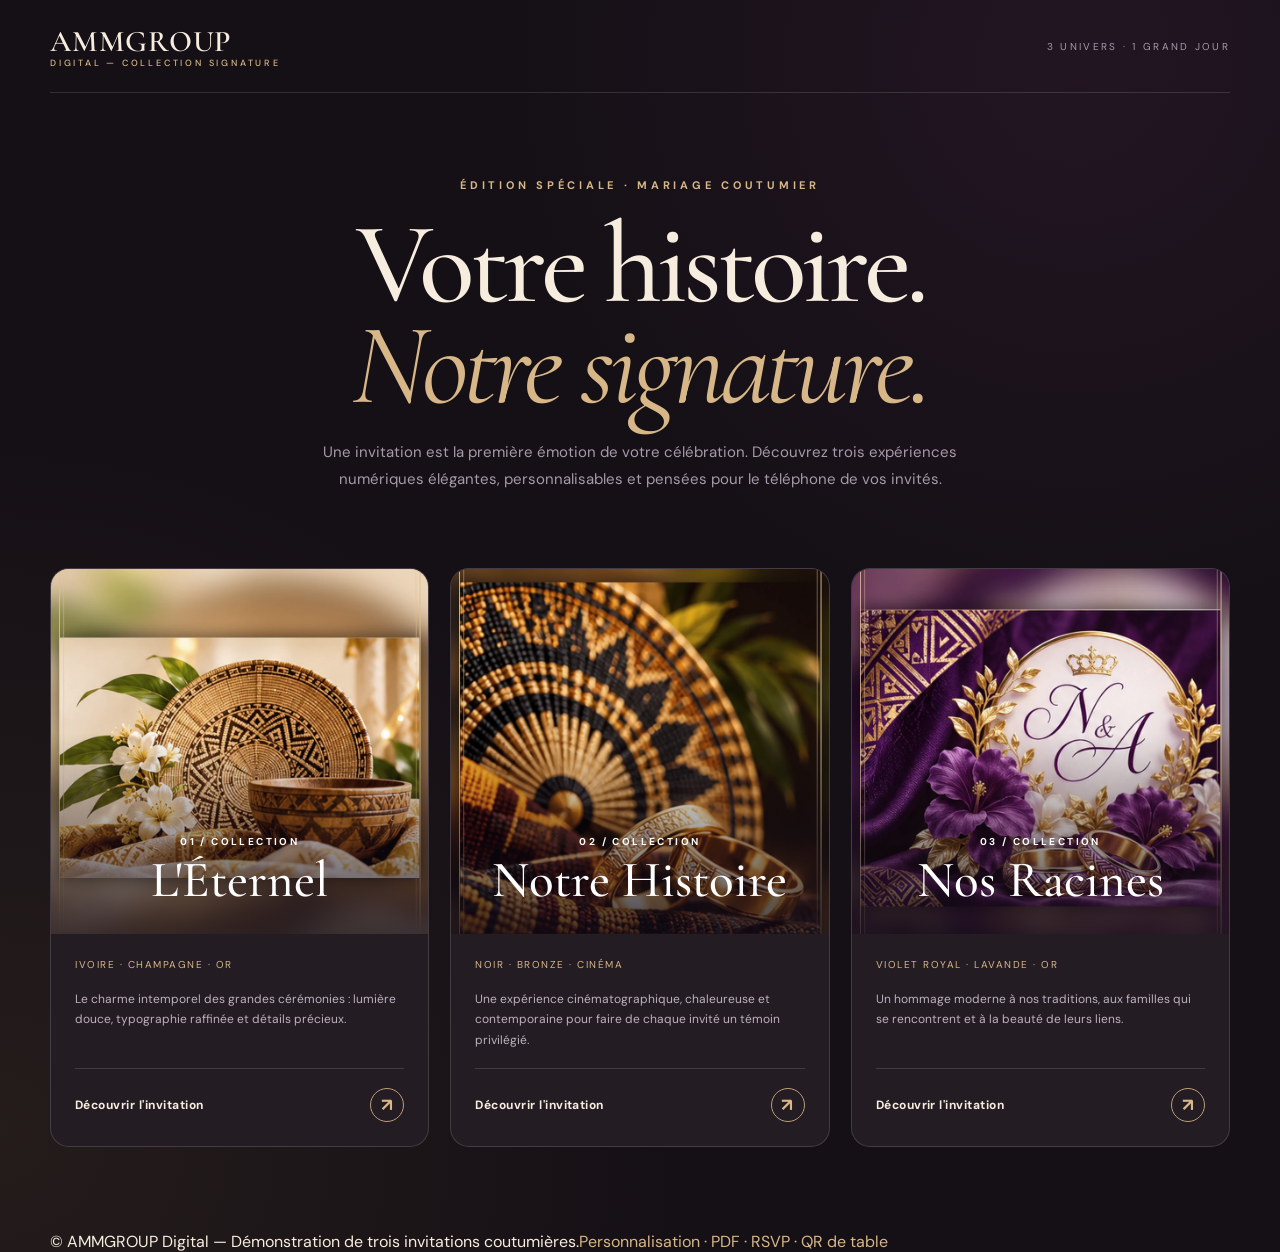
==== index.html @ 153737e4 "feat: initialisation AMMGROUP Invitations Premium V2" ====
<!doctype html><html lang="fr"><head><meta charset="utf-8"><meta name="viewport" content="width=device-width,initial-scale=1"><meta name="theme-color" content="#160e1a"><title>AMMGROUP Digital — Invitations coutumières Signature</title><meta name="description" content="Trois univers haut de gamme pour votre mariage coutumier : L’Éternel, Notre Histoire et Nos Racines."><link rel="icon" href="assets/favicon.svg" type="image/svg+xml"><link rel="preconnect" href="https://fonts.googleapis.com"><link href="https://fonts.googleapis.com/css2?family=DM+Sans:wght@400;500;600;700&family=Cormorant+Garamond:wght@400;500;600;700&display=swap" rel="stylesheet"><style>
:root{--bg:#151016;--fg:#f7eddf;--gold:#d7b788;--muted:#a79aab;--serif:'Cormorant Garamond',Georgia,serif;--sans:'DM Sans',Arial,sans-serif}*{box-sizing:border-box}body{margin:0;background:var(--bg);color:var(--fg);font-family:var(--sans);-webkit-font-smoothing:antialiased;background-image:radial-gradient(circle at 84% 5%,#4c26483c,transparent 35%),radial-gradient(circle at 0% 90%,#7d623626,transparent 40%)}a{color:inherit;text-decoration:none}a:focus-visible{outline:2px solid #f9d89b;outline-offset:5px}.wrap{width:min(1180px,calc(100% - 54px));margin:auto}header{height:93px;border-bottom:1px solid #ffffff21;display:flex;align-items:center;justify-content:space-between;gap:20px}.brand{font:600 30px var(--serif);letter-spacing:.025em}.brand small{font:500 9px var(--sans);text-transform:uppercase;letter-spacing:.31em;display:block;color:var(--gold);margin-top:-3px}.topnote{font-size:10px;letter-spacing:.23em;color:var(--muted);text-transform:uppercase}.hero{text-align:center;max-width:920px;margin:auto;padding:85px 0 52px}.kicker{color:var(--gold);font-size:11px;text-transform:uppercase;letter-spacing:.34em;font-weight:700}.hero h1{font:500 clamp(4.2rem,9vw,8.3rem)/.88 var(--serif);letter-spacing:-.045em;margin:22px 0 22px}.hero h1 em{font-weight:400;color:var(--gold)}.hero p{font-size:15px;color:var(--muted);line-height:1.8;max-width:640px;margin:auto}.versions{display:grid;grid-template-columns:repeat(3,1fr);gap:21px;margin:23px auto 84px}.version{border:1px solid #ffffff25;border-radius:19px;overflow:hidden;background:#231c23;display:flex;flex-direction:column;transition:transform .25s,box-shadow .25s}.version:hover{transform:translateY(-7px);box-shadow:0 26px 60px #0008}.cover{position:relative;height:365px;display:flex;align-items:flex-end;justify-content:center;overflow:hidden}.cover:after{content:'';position:absolute;inset:0;background:linear-gradient(0deg,#110b16c7 0%,transparent 55%)}.cover img{width:100%;height:100%;object-fit:cover;object-position:center 42%;filter:saturate(.85);transition:transform .6s}.version:hover .cover img{transform:scale(1.035)}.cover .overlay{position:absolute;z-index:1;text-align:center;bottom:22px;left:20px;right:20px}.overlay .num{font:700 10px var(--sans);letter-spacing:.24em;color:#fff}.overlay h2{font:500 51px/.9 var(--serif);margin:8px 0;color:#fff}.version:nth-child(1) .cover{background:#bda279}.version:nth-child(2) .cover{background:#452f28}.version:nth-child(3) .cover{background:#52225f}.meta{padding:24px;display:flex;flex-direction:column;gap:18px;flex:1}.meta p{color:#bdb1bd;margin:0;font-size:12px;line-height:1.7;flex:1}.badge{font-size:10px;letter-spacing:.15em;text-transform:uppercase;color:var(--gold)}.link{display:flex;justify-content:space-between;align-items:center;border-top:1px solid #ffffff23;padding-top:19px;font-weight:700;font-size:12px;letter-spacing:.04em}.link b{display:grid;place-items:center;border:1px solid #bd9d76;border-radius:50%;width:34px;height:34px;color:var(--gold);font-size:18px}.footer{display:flex;align-items:center;justify-content:space-between;gap:12px;padding:20px 0 32px;border-top:1px solid #ffffff20;color:#99909c;font-size:11px}.footer a{text-decoration:underline}.soft{color:var(--gold)}@media(max-width:800px){.versions{grid-template-columns:1fr;max-width:460px}.cover{height:310px}.wrap{width:calc(100% - 34px)}.hero{padding:55px 0 30px}.hero h1{font-size:clamp(3.7rem,12vw,6rem)}header{height:74px}.topnote{font-size:8px}.footer{flex-direction:column;text-align:center}}
</style></head><body><div class="wrap"><header><a class="brand" href="./">AMMGROUP <small>Digital — Collection Signature</small></a><div class="topnote">3 univers · 1 grand jour</div></header><main><section class="hero"><div class="kicker">Édition spéciale · Mariage coutumier</div><h1>Votre histoire.<br><em>Notre signature.</em></h1><p>Une invitation est la première émotion de votre célébration. Découvrez trois expériences numériques élégantes, personnalisables et pensées pour le téléphone de vos invités.</p></section><section class="versions" aria-label="Choisir un modèle"><a class="version" href="royal/?invite=demo-jk"><div class="cover"><img src="assets/union-royal.webp" alt="Décor d'alliances et de fleurs en ivoire et champagne"><div class="overlay"><span class="num">01 / COLLECTION</span><h2>L'Éternel</h2></div></div><div class="meta"><div class="badge">Ivoire · Champagne · Or</div><p>Le charme intemporel des grandes cérémonies : lumière douce, typographie raffinée et détails précieux.</p><div class="link"><span>Découvrir l'invitation</span><b>↗</b></div></div></a><a class="version" href="cinema/?invite=demo-jk"><div class="cover"><img src="assets/union-cinema.webp" alt="Décor d'alliances en or sur fond sombre cinématographique"><div class="overlay"><span class="num">02 / COLLECTION</span><h2>Notre Histoire</h2></div></div><div class="meta"><div class="badge">Noir · Bronze · Cinéma</div><p>Une expérience cinématographique, chaleureuse et contemporaine pour faire de chaque invité un témoin privilégié.</p><div class="link"><span>Découvrir l'invitation</span><b>↗</b></div></div></a><a class="version" href="violet/?invite=demo-jk"><div class="cover"><img src="assets/union-violet.webp" alt="Décor de mariage coutumier violet royal avec fleurs et alliances"><div class="overlay"><span class="num">03 / COLLECTION</span><h2>Nos Racines</h2></div></div><div class="meta"><div class="badge">Violet royal · Lavande · Or</div><p>Un hommage moderne à nos traditions, aux familles qui se rencontrent et à la beauté de leurs liens.</p><div class="link"><span>Découvrir l'invitation</span><b>↗</b></div></div></a></section></main><footer><span>© AMMGROUP Digital — Démonstration de trois invitations coutumières.</span><span class="soft">Personnalisation · PDF · RSVP · QR de table</span></footer></div></body></html>
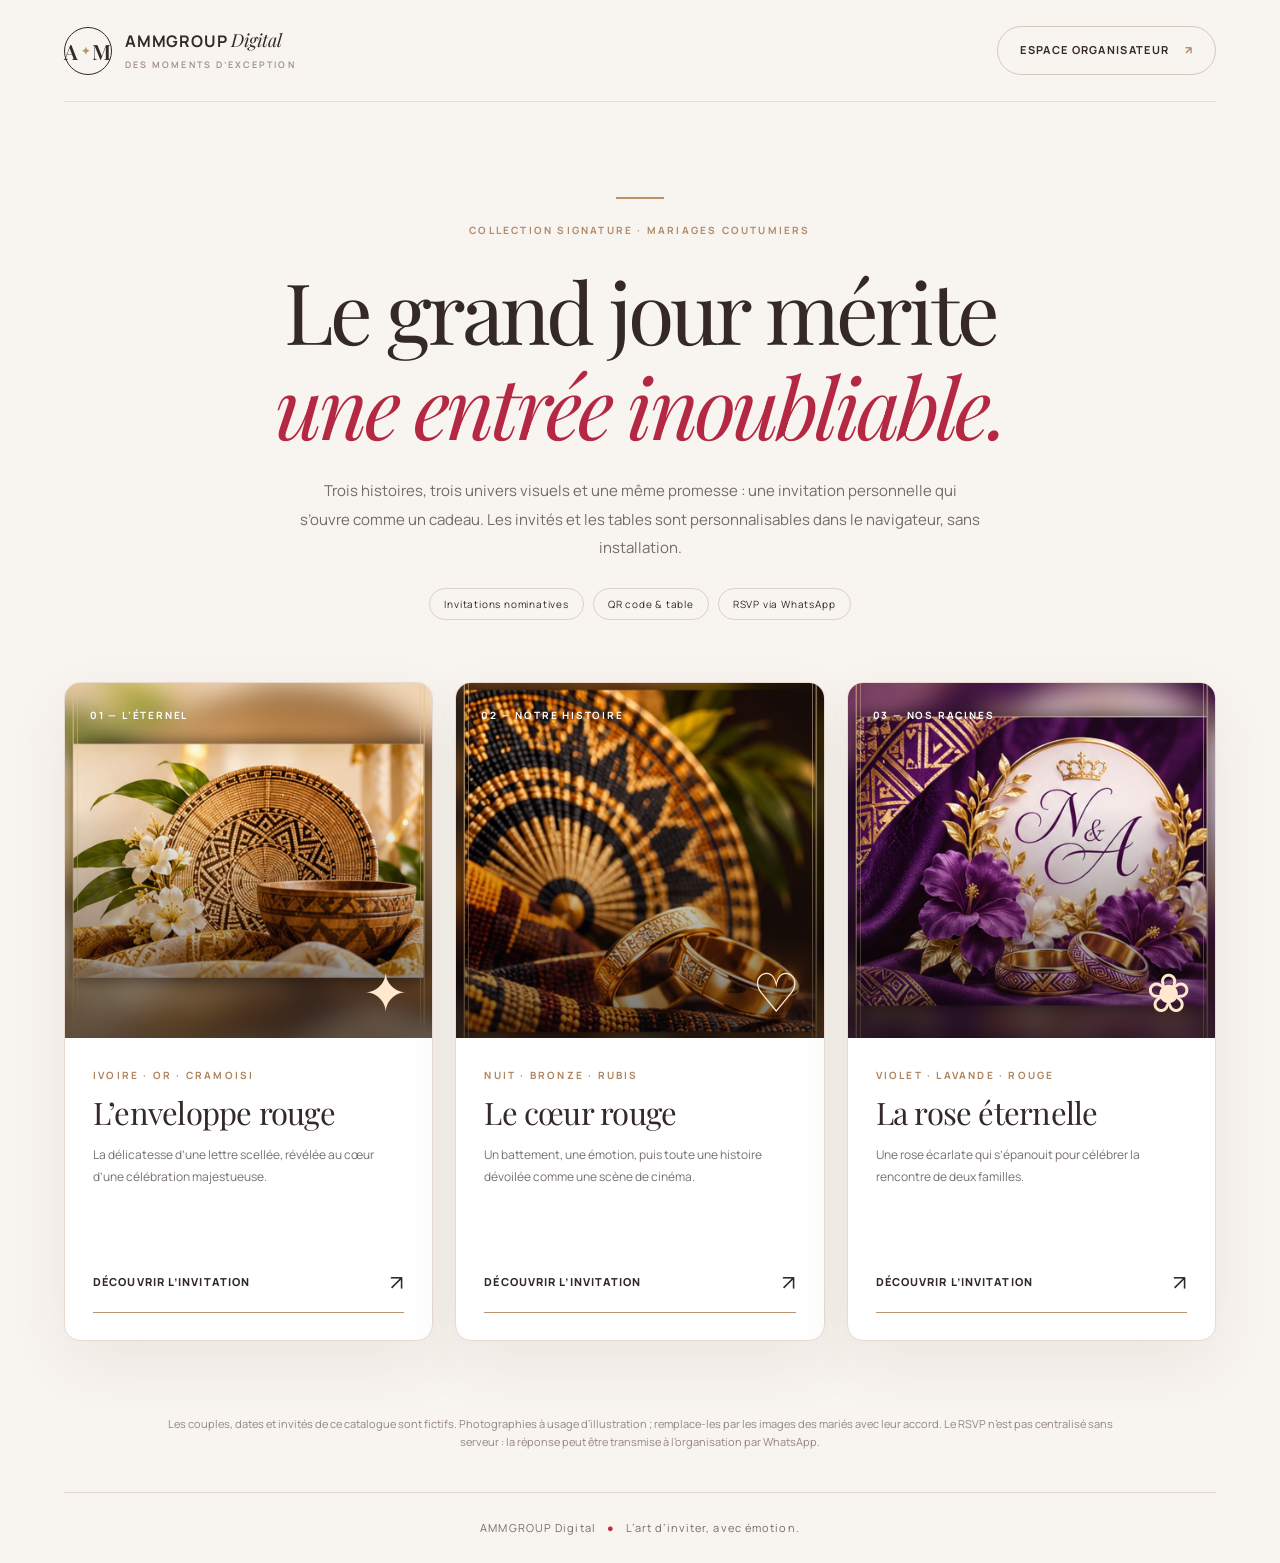
==== commit 5c3f6c10: "feat: migration vers V7 HTML CSS JavaScript" ====
--- a/index.html
+++ b/index.html
@@ -1,3 +1,7 @@
-<!doctype html><html lang="fr"><head><meta charset="utf-8"><meta name="viewport" content="width=device-width,initial-scale=1"><meta name="theme-color" content="#160e1a"><title>AMMGROUP Digital — Invitations coutumières Signature</title><meta name="description" content="Trois univers haut de gamme pour votre mariage coutumier : L’Éternel, Notre Histoire et Nos Racines."><link rel="icon" href="assets/favicon.svg" type="image/svg+xml"><link rel="preconnect" href="https://fonts.googleapis.com"><link href="https://fonts.googleapis.com/css2?family=DM+Sans:wght@400;500;600;700&family=Cormorant+Garamond:wght@400;500;600;700&display=swap" rel="stylesheet"><style>
-:root{--bg:#151016;--fg:#f7eddf;--gold:#d7b788;--muted:#a79aab;--serif:'Cormorant Garamond',Georgia,serif;--sans:'DM Sans',Arial,sans-serif}*{box-sizing:border-box}body{margin:0;background:var(--bg);color:var(--fg);font-family:var(--sans);-webkit-font-smoothing:antialiased;background-image:radial-gradient(circle at 84% 5%,#4c26483c,transparent 35%),radial-gradient(circle at 0% 90%,#7d623626,transparent 40%)}a{color:inherit;text-decoration:none}a:focus-visible{outline:2px solid #f9d89b;outline-offset:5px}.wrap{width:min(1180px,calc(100% - 54px));margin:auto}header{height:93px;border-bottom:1px solid #ffffff21;display:flex;align-items:center;justify-content:space-between;gap:20px}.brand{font:600 30px var(--serif);letter-spacing:.025em}.brand small{font:500 9px var(--sans);text-transform:uppercase;letter-spacing:.31em;display:block;color:var(--gold);margin-top:-3px}.topnote{font-size:10px;letter-spacing:.23em;color:var(--muted);text-transform:uppercase}.hero{text-align:center;max-width:920px;margin:auto;padding:85px 0 52px}.kicker{color:var(--gold);font-size:11px;text-transform:uppercase;letter-spacing:.34em;font-weight:700}.hero h1{font:500 clamp(4.2rem,9vw,8.3rem)/.88 var(--serif);letter-spacing:-.045em;margin:22px 0 22px}.hero h1 em{font-weight:400;color:var(--gold)}.hero p{font-size:15px;color:var(--muted);line-height:1.8;max-width:640px;margin:auto}.versions{display:grid;grid-template-columns:repeat(3,1fr);gap:21px;margin:23px auto 84px}.version{border:1px solid #ffffff25;border-radius:19px;overflow:hidden;background:#231c23;display:flex;flex-direction:column;transition:transform .25s,box-shadow .25s}.version:hover{transform:translateY(-7px);box-shadow:0 26px 60px #0008}.cover{position:relative;height:365px;display:flex;align-items:flex-end;justify-content:center;overflow:hidden}.cover:after{content:'';position:absolute;inset:0;background:linear-gradient(0deg,#110b16c7 0%,transparent 55%)}.cover img{width:100%;height:100%;object-fit:cover;object-position:center 42%;filter:saturate(.85);transition:transform .6s}.version:hover .cover img{transform:scale(1.035)}.cover .overlay{position:absolute;z-index:1;text-align:center;bottom:22px;left:20px;right:20px}.overlay .num{font:700 10px var(--sans);letter-spacing:.24em;color:#fff}.overlay h2{font:500 51px/.9 var(--serif);margin:8px 0;color:#fff}.version:nth-child(1) .cover{background:#bda279}.version:nth-child(2) .cover{background:#452f28}.version:nth-child(3) .cover{background:#52225f}.meta{padding:24px;display:flex;flex-direction:column;gap:18px;flex:1}.meta p{color:#bdb1bd;margin:0;font-size:12px;line-height:1.7;flex:1}.badge{font-size:10px;letter-spacing:.15em;text-transform:uppercase;color:var(--gold)}.link{display:flex;justify-content:space-between;align-items:center;border-top:1px solid #ffffff23;padding-top:19px;font-weight:700;font-size:12px;letter-spacing:.04em}.link b{display:grid;place-items:center;border:1px solid #bd9d76;border-radius:50%;width:34px;height:34px;color:var(--gold);font-size:18px}.footer{display:flex;align-items:center;justify-content:space-between;gap:12px;padding:20px 0 32px;border-top:1px solid #ffffff20;color:#99909c;font-size:11px}.footer a{text-decoration:underline}.soft{color:var(--gold)}@media(max-width:800px){.versions{grid-template-columns:1fr;max-width:460px}.cover{height:310px}.wrap{width:calc(100% - 34px)}.hero{padding:55px 0 30px}.hero h1{font-size:clamp(3.7rem,12vw,6rem)}header{height:74px}.topnote{font-size:8px}.footer{flex-direction:column;text-align:center}}
-</style></head><body><div class="wrap"><header><a class="brand" href="./">AMMGROUP <small>Digital — Collection Signature</small></a><div class="topnote">3 univers · 1 grand jour</div></header><main><section class="hero"><div class="kicker">Édition spéciale · Mariage coutumier</div><h1>Votre histoire.<br><em>Notre signature.</em></h1><p>Une invitation est la première émotion de votre célébration. Découvrez trois expériences numériques élégantes, personnalisables et pensées pour le téléphone de vos invités.</p></section><section class="versions" aria-label="Choisir un modèle"><a class="version" href="royal/?invite=demo-jk"><div class="cover"><img src="assets/union-royal.webp" alt="Décor d'alliances et de fleurs en ivoire et champagne"><div class="overlay"><span class="num">01 / COLLECTION</span><h2>L'Éternel</h2></div></div><div class="meta"><div class="badge">Ivoire · Champagne · Or</div><p>Le charme intemporel des grandes cérémonies : lumière douce, typographie raffinée et détails précieux.</p><div class="link"><span>Découvrir l'invitation</span><b>↗</b></div></div></a><a class="version" href="cinema/?invite=demo-jk"><div class="cover"><img src="assets/union-cinema.webp" alt="Décor d'alliances en or sur fond sombre cinématographique"><div class="overlay"><span class="num">02 / COLLECTION</span><h2>Notre Histoire</h2></div></div><div class="meta"><div class="badge">Noir · Bronze · Cinéma</div><p>Une expérience cinématographique, chaleureuse et contemporaine pour faire de chaque invité un témoin privilégié.</p><div class="link"><span>Découvrir l'invitation</span><b>↗</b></div></div></a><a class="version" href="violet/?invite=demo-jk"><div class="cover"><img src="assets/union-violet.webp" alt="Décor de mariage coutumier violet royal avec fleurs et alliances"><div class="overlay"><span class="num">03 / COLLECTION</span><h2>Nos Racines</h2></div></div><div class="meta"><div class="badge">Violet royal · Lavande · Or</div><p>Un hommage moderne à nos traditions, aux familles qui se rencontrent et à la beauté de leurs liens.</p><div class="link"><span>Découvrir l'invitation</span><b>↗</b></div></div></a></section></main><footer><span>© AMMGROUP Digital — Démonstration de trois invitations coutumières.</span><span class="soft">Personnalisation · PDF · RSVP · QR de table</span></footer></div></body></html>
+<!doctype html><html lang="fr"><head><meta charset="utf-8"><meta name="viewport" content="width=device-width,initial-scale=1"><meta name="theme-color" content="#f6f0ea"><title>AMMGROUP Digital — Invitations coutumières Signature</title><meta name="description" content="Trois expériences d’invitation de mariage coutumier : enveloppe rouge, cœur rouge et rose romantique."><link rel="stylesheet" href="assets/css/style.css"></head>
+<body class="catalog-body"><div class="catalog-shell"><header class="catalog-nav"><div class="brand"><span class="brand-seal">A<span>✦</span>M</span><span>AMMGROUP <em>Digital</em><small>DES MOMENTS D’EXCEPTION</small></span></div><a class="nav-admin" href="admin.html">Espace organisateur <span aria-hidden="true">↗</span></a></header>
+<main><section class="catalog-intro"><div class="gold-line"></div><p class="eyebrow">COLLECTION SIGNATURE · MARIAGES COUTUMIERS</p><h1>Le grand jour mérite<br><em>une entrée inoubliable.</em></h1><p class="catalog-subtitle">Trois histoires, trois univers visuels et une même promesse : une invitation personnelle qui s’ouvre comme un cadeau. Les invités et les tables sont personnalisables dans le navigateur, sans installation.</p><div class="catalog-badges"><span>Invitations nominatives</span><span>QR code & table</span><span>RSVP via WhatsApp</span></div></section>
+<section class="collection" aria-label="Trois modèles" id="collection"><article class="collection-card royal-card"><div class="collection-photo"><img src="assets/media/royal.webp" alt="Illustration romantique du modèle Royal"><span class="model-index">01 — L’ÉTERNEL</span><span class="mini-petal">✦</span></div><div class="collection-info"><div><p class="eyebrow">IVOIRE · OR · CRAMOISI</p><h2>L’enveloppe rouge</h2><p>La délicatesse d’une lettre scellée, révélée au cœur d’une célébration majestueuse.</p></div><a id="link-royal" class="collection-cta" href="#collection">Découvrir l’invitation <span>↗</span></a></div></article>
+<article class="collection-card cinema-card"><div class="collection-photo"><img src="assets/media/cinema.webp" alt="Illustration romantique du modèle Cinéma"><span class="model-index">02 — NOTRE HISTOIRE</span><span class="mini-petal">♡</span></div><div class="collection-info"><div><p class="eyebrow">NUIT · BRONZE · RUBIS</p><h2>Le cœur rouge</h2><p>Un battement, une émotion, puis toute une histoire dévoilée comme une scène de cinéma.</p></div><a id="link-cinema" class="collection-cta" href="#collection">Découvrir l’invitation <span>↗</span></a></div></article>
+<article class="collection-card violet-card"><div class="collection-photo"><img src="assets/media/violet.webp" alt="Illustration romantique du modèle Violet"><span class="model-index">03 — NOS RACINES</span><span class="mini-petal">❀</span></div><div class="collection-info"><div><p class="eyebrow">VIOLET · LAVANDE · ROUGE</p><h2>La rose éternelle</h2><p>Une rose écarlate qui s’épanouit pour célébrer la rencontre de deux familles.</p></div><a id="link-violet" class="collection-cta" href="#collection">Découvrir l’invitation <span>↗</span></a></div></article></section>
+<p class="catalog-note">Les couples, dates et invités de ce catalogue sont fictifs. Photographies à usage d’illustration ; remplace-les par les images des mariés avec leur accord. Le RSVP n’est pas centralisé sans serveur : la réponse peut être transmise à l’organisation par WhatsApp.</p></main><footer class="catalog-footer">AMMGROUP Digital <span>●</span> L’art d’inviter, avec émotion.</footer></div><script src="assets/js/data.js"></script><script src="assets/js/store.js"></script><script src="assets/js/catalog.js" defer></script></body></html>
--- a/assets/css/style.css
+++ b/assets/css/style.css
@@ -0,0 +1,29 @@
+@import url('https://fonts.googleapis.com/css2?family=DM+Sans:wght@400;500;600;700&family=Great+Vibes&family=Manrope:wght@400;500;600;700;800&family=Playfair+Display:ital,wght@0,400;0,500;0,600;1,400;1,500&display=swap');
+:root{--serif:'Playfair Display',Georgia,serif;--script:'Great Vibes','Brush Script MT',cursive;--sans:'Manrope','DM Sans',Arial,sans-serif;--wine:#a91534;--red:#cc1639;--champagne:#bb956b;--easing:cubic-bezier(.22,1,.36,1)}
+*{box-sizing:border-box}html{scroll-behavior:smooth}body{margin:0;font:400 14px/1.65 var(--sans);-webkit-font-smoothing:antialiased;overflow-x:hidden}button,input,select,textarea{font:inherit}button{cursor:pointer}a{color:inherit;text-decoration:none}img{display:block;max-width:100%}button:focus-visible,input:focus-visible,textarea:focus-visible,select:focus-visible,a:focus-visible{outline:3px solid #c94c60;outline-offset:3px}button:disabled{opacity:.55;cursor:wait}[hidden]{display:none!important}h1,h2,h3,p{margin-top:0}.eyebrow,.fine-overline{font:700 10px/1.5 var(--sans);letter-spacing:.22em;text-transform:uppercase}.eyebrow{color:var(--accent,#ae835d)}
+.brand{display:flex;gap:13px;align-items:center;font:700 16px/1.1 var(--sans);letter-spacing:.05em}.brand em,.invite-logo em{font:italic 18px var(--serif);letter-spacing:0}.brand small,.invite-logo small{display:block;font:600 9px/1.6 var(--sans);letter-spacing:.23em;color:#9c8c83;margin-top:6px}.brand-seal{font:600 21px var(--serif);display:flex;gap:2px;align-items:center;justify-content:center;border:1px solid currentColor;width:48px;height:48px;border-radius:50%;flex:none}.brand-seal span{font-size:11px;color:#b89668}
+/* The public collection */
+.catalog-body{color:#342928;background:#f8f4ef}.catalog-shell{max-width:1500px;margin:auto;padding:0 5%}.catalog-nav{display:flex;align-items:center;justify-content:space-between;min-height:102px;border-bottom:1px solid #e7dcd3}.nav-admin{font-size:11px;text-transform:uppercase;font-weight:700;letter-spacing:.12em;padding:14px 22px;border:1px solid #d8c7bb;border-radius:999px}.nav-admin span{margin-left:12px;color:#b08668}.catalog-intro{text-align:center;padding:95px 0 62px;position:relative}.gold-line{width:48px;height:2px;background:#b99362;margin:0 auto 24px}.catalog-intro .eyebrow{color:#b18a6a}.catalog-intro h1{font:400 clamp(48px,6.6vw,92px)/1.12 var(--serif);letter-spacing:-.045em;margin:25px 0}.catalog-intro h1 em{color:#b42844;font-weight:400}.catalog-subtitle{font-size:15px;color:#756a67;max-width:680px;margin:0 auto 25px;line-height:1.9}.catalog-badges{display:flex;justify-content:center;gap:9px;flex-wrap:wrap}.catalog-badges span{padding:7px 14px;border:1px solid #ded1c6;border-radius:999px;font-size:10px;letter-spacing:.08em}.collection{display:grid;grid-template-columns:repeat(3,minmax(0,1fr));gap:22px;margin-bottom:74px}.collection-card{min-width:0;border-radius:16px;overflow:hidden;background:#fff;border:1px solid #e7dad1;box-shadow:0 22px 65px #503c2b12;transition:transform .35s var(--easing),box-shadow .35s var(--easing)}.collection-card:hover{transform:translateY(-9px);box-shadow:0 28px 70px #503c2b1f}.collection-photo{height:355px;position:relative;overflow:hidden;background:#c2a78d}.collection-photo img{width:100%;height:100%;object-fit:cover;transition:transform 1s var(--easing)}.collection-card:hover img{transform:scale(1.055)}.collection-photo:after{content:'';position:absolute;inset:35% 0 0;background:linear-gradient(transparent,#09080b9a)}.model-index{position:absolute;z-index:2;top:24px;left:25px;color:#fff;font-size:10px;letter-spacing:.18em;font-weight:700}.mini-petal{position:absolute;z-index:2;bottom:12px;right:24px;font:54px var(--serif);color:#ffe8cd}.collection-info{padding:30px 28px 27px;min-height:302px;display:flex;flex-direction:column;justify-content:space-between}.collection-info h2{font:400 31px/1.25 var(--serif);letter-spacing:-.025em;margin:8px 0 12px}.collection-info p:not(.eyebrow){font-size:12px;color:#77706c;line-height:1.8}.collection-cta{border-bottom:1px solid #b79472;padding:13px 0;font-weight:800;font-size:11px;letter-spacing:.1em;text-transform:uppercase;display:flex;align-items:center;justify-content:space-between}.collection-cta span{font-size:21px;font-weight:400}.catalog-note{font-size:11px;color:#938582;max-width:980px;margin:10px auto 40px;text-align:center}.catalog-footer{text-align:center;border-top:1px solid #e1d6cd;padding:26px;color:#796c67;font-size:11px;letter-spacing:.1em}.catalog-footer span{color:#bc2e43;margin:0 8px}
+/* Invitation themes */
+.invite-body,.table-page{--ink:#302824;--paper:#faf5ec;--surface:#fffdf8;--muted:#766e68;--accent:#ab8658;--border:#e8d9c8;--gold:#b69467;--button:#35271f;--cream:#f3e7d5;color:var(--ink);background:var(--paper)}
+.invite-body[data-theme=cinema],.table-page[data-theme=cinema]{--ink:#f8efe5;--paper:#150f10;--surface:#21191a;--muted:#c3ada2;--accent:#d6a16b;--border:#564044;--gold:#d7a979;--button:#ddb184;--cream:#291c1b}
+.invite-body[data-theme=violet],.table-page[data-theme=violet]{--ink:#fbf0ff;--paper:#230f36;--surface:#321c47;--muted:#d7c6de;--accent:#e6c29e;--border:#71517d;--gold:#e8c7a2;--button:#f5d8b5;--cream:#3a1d50}
+.invite-body{min-height:100vh}.invite-body:not(.is-opened) .invitation-page{pointer-events:none;opacity:.32;filter:blur(8px)}.invitation-page{position:relative;isolation:isolate;transition:opacity .9s ease,filter .9s ease;min-height:100vh;overflow:hidden}.page-ambient{position:absolute;z-index:-1;inset:0;pointer-events:none;background:radial-gradient(ellipse 48% 50% at 83% 19%,color-mix(in srgb,var(--accent),transparent 90%),transparent 75%)}.invite-body[data-theme=violet] .page-ambient{background:radial-gradient(circle at 20% 24%,#bb83eb19,transparent 40%),radial-gradient(circle at 94% 25%,#c594aa12,transparent 30%)}
+.invite-nav{height:86px;max-width:1400px;margin:0 auto;padding:0 4%;display:flex;align-items:center;justify-content:space-between;gap:20px;border-bottom:1px solid var(--border);position:relative;z-index:8}.invite-logo{display:flex;align-items:center;gap:12px;font:500 24px var(--serif);line-height:1.1}.invite-logo small{color:var(--muted)}.invite-links{display:flex;gap:32px}.invite-links button{background:none;border:0;color:var(--ink);font-weight:600;font-size:11px;letter-spacing:.04em}.invite-links button:hover{color:var(--accent)}.music-control{color:var(--ink);border:1px solid var(--border);background:var(--surface);padding:11px 17px;border-radius:999px;font-size:11px}.music-control>span:first-child{color:var(--accent);font-size:16px;padding-right:6px}
+.invite-main{max-width:1400px;margin:auto;padding:18px 4% 0}.invite-hero{display:grid;grid-template-columns:49% 51%;gap:0;min-height:640px}.hero-message{position:relative;padding:54px 4% 44px 0;display:flex;flex-direction:column;align-items:flex-start;justify-content:center;z-index:3}.hero-kicker{font-size:10px;font-weight:800;color:var(--accent);letter-spacing:.18em}.tiny-flower{margin-right:8px}.hero-minititle{color:var(--muted);font:italic 21px var(--serif);margin:26px 0 13px}.couple-names{font:400 clamp(62px,6.4vw,110px)/.94 var(--script);letter-spacing:.005em;margin:15px 0 20px;display:flex;flex-direction:column;align-items:flex-start}.couple-names small{color:var(--accent);font:italic 45px var(--serif);margin:-5px 0 0 26%}.couple-names span:last-child{margin-left:18%}.wedding-kind{font:700 10px var(--sans);letter-spacing:.36em;color:var(--accent)}.hero-motto{font:italic 20px/1.55 var(--serif);color:var(--muted);margin:20px 0 22px;max-width:510px}.guest-note{padding:17px 19px;border:1px solid var(--border);border-radius:16px;background:var(--surface);width:min(430px,100%);box-shadow:0 12px 40px #00000009}.guest-note span{display:block;letter-spacing:.17em;font-weight:800;font-size:9px;color:var(--accent)}.guest-note strong{display:block;font:500 26px var(--serif);margin:4px 0}.guest-note small{font-size:11px;color:var(--muted)}.hero-facts{display:flex;gap:12px;align-items:center;margin:21px 0 20px;font-weight:600;font-size:11px}.hero-facts i{color:var(--accent);font-size:11px}.hero-buttons{display:flex;gap:9px;flex-wrap:wrap}.primary-cta,.secondary-cta,.open-action{display:inline-flex;align-items:center;justify-content:space-between;gap:19px;min-height:50px;border-radius:999px;padding:13px 23px;font-weight:800;font-size:11px;letter-spacing:.08em;transition:transform .25s var(--easing),box-shadow .25s var(--easing)}.primary-cta{background:var(--button);border:1px solid var(--button);color:var(--paper)}.invite-body[data-theme=cinema] .primary-cta,.invite-body[data-theme=violet] .primary-cta{color:#251418}.primary-cta:hover,.secondary-cta:hover{transform:translateY(-3px);box-shadow:0 15px 35px #00000018}.secondary-cta{border:1px solid var(--border);color:var(--ink);background:var(--surface)}
+.hero-visual{min-width:0;position:relative;padding:16px 0 0 25px}.vertical-gallery{position:relative;height:620px;overflow:hidden;border-radius:220px 220px 18px 18px;background:#a49086;box-shadow:0 32px 95px #00000026;border:1px solid #ffffff22}.invite-body[data-theme=cinema] .vertical-gallery{border-radius:12px;height:630px}.invite-body[data-theme=violet] .vertical-gallery{border-radius:240px 240px 20px 20px;border:5px solid #e7cae42a}.gallery-stack{height:100%;width:100%;display:flex;flex-direction:column;transition:transform 1.15s var(--easing);will-change:transform}.gallery-photo{height:100%;flex:0 0 100%;position:relative}.gallery-photo img{width:100%;height:100%;object-fit:cover;object-position:center 32%;filter:saturate(.92)}.gallery-shade{position:absolute;inset:35% 0 0;pointer-events:none;background:linear-gradient(transparent,#100a0bce)}.gallery-float{position:absolute;left:7%;bottom:45px;color:#fff}.gallery-float span{font-size:9px;font-weight:800;letter-spacing:.17em;color:#f4d5ae}.gallery-float strong{font:400 27px var(--serif);display:block;margin-top:8px}.gallery-counter{position:absolute;top:30px;right:7%;font-size:11px;letter-spacing:.12em;color:#fff}.gallery-counter span:first-child{font-weight:800;font-size:20px}.gallery-nav{position:absolute;right:6%;bottom:34px;display:flex;flex-direction:column;gap:8px}.gallery-nav button{width:37px;height:37px;border-radius:50%;background:#ffffff28;color:#fff;border:1px solid #ffffff99;backdrop-filter:blur(9px);font-size:19px}.gallery-caption-disclaimer{position:absolute;left:7%;top:29px;color:#fff;background:#00000050;border-radius:999px;padding:7px 12px;font-size:9px;letter-spacing:.06em}
+.action-section{display:grid;grid-template-columns:260px 1fr;gap:20px;padding:30px 0;border-top:1px solid var(--border);border-bottom:1px solid var(--border);margin:26px 0 0}.action-header h2{font:400 31px/1.25 var(--serif);margin:7px 0}.action-header h2 em{color:var(--accent);font-weight:400}.action-cards{display:grid;grid-template-columns:repeat(9,minmax(0,1fr));gap:8px}.action-cards button{min-width:0;min-height:104px;padding:13px 7px;border:1px solid var(--border);background:var(--surface);color:var(--ink);border-radius:14px;font-size:11px;font-weight:700;transition:transform .25s var(--easing),border-color .25s var(--easing)}.action-cards button:hover{transform:translateY(-4px);border-color:var(--gold)}.action-cards button>span{display:block;font-size:25px;color:var(--accent);margin-bottom:5px}.action-cards button small{display:block;font-size:9px;font-weight:500;color:var(--muted);margin-top:5px}
+.closing-line{text-align:center;padding:38px 0 30px}.closing-ornament{color:var(--accent);font-size:26px}.closing-line p{font:italic 23px var(--serif);margin:4px 0 8px}.closing-line span{font-size:11px;color:var(--muted);letter-spacing:.08em}.invite-footer{max-width:1400px;margin:0 auto;padding:21px 4%;border-top:1px solid var(--border);display:flex;justify-content:space-between;gap:15px;color:var(--muted);font-size:10px}.mobile-dock{display:none}
+/* Opening sequence – true red objects rendered with SVG */
+.opening{position:fixed;z-index:100;inset:0;background:var(--paper);display:grid;place-items:center;overflow-y:auto;overflow-x:hidden;padding:30px}.opening.is-leaving{animation:openingfade .85s var(--easing) both;pointer-events:none}.opening-glow{position:absolute;inset:0;background:radial-gradient(ellipse at 22% 35%,#bf26341a,transparent 45%),radial-gradient(ellipse at 78% 70%,color-mix(in srgb,var(--accent),transparent 81%),transparent 48%)}.opening-inner{position:relative;display:grid;grid-template-columns:1fr 1fr;max-width:1050px;width:100%;align-items:center;gap:65px}.opening-visual{display:grid;place-items:center;min-height:390px}.opening-illustration{width:min(100%,480px);max-height:430px;overflow:visible;filter:drop-shadow(0 18px 25px #6c152327)}.heart-illustration,.rose-illustration{display:none}.invite-body[data-theme=cinema] .envelope-illustration,.invite-body[data-theme=violet] .envelope-illustration{display:none}.invite-body[data-theme=cinema] .heart-illustration{display:block;animation:pulseheart 2.6s ease-in-out infinite}.invite-body[data-theme=violet] .rose-illustration{display:block;animation:rosebloom 3.3s ease-in-out infinite}.invite-body[data-theme=royal] .envelope-illustration{animation:floatenv 4s ease-in-out infinite}.opening.is-leaving .envelope-illustration{animation:flyenv 1s var(--easing) both}.opening.is-leaving .heart-illustration{animation:flyheart 1s var(--easing) both}.opening.is-leaving .rose-illustration{animation:flyheart 1s var(--easing) both}.opening.is-leaving .flap{transform-origin:50% 25%;animation:openflap .8s var(--easing) both}.opening-copy{text-align:center;padding:12px 10px}.fine-overline{color:var(--accent);font-size:9px}.opening-intro{font:italic 26px var(--serif);margin:28px 0 13px;color:var(--muted)}.opening-copy h1{font:400 clamp(42px,5vw,75px)/1.2 var(--serif);letter-spacing:-.03em;margin:8px 0 23px}.opening-guest{font-size:12px;color:var(--muted)}.opening-guest strong{display:block;font:500 26px var(--serif);color:var(--ink);margin-top:9px}.opening-rule{color:var(--accent);font-size:22px;margin:14px 0 16px}.open-action{background:#bf1735;color:white;border:0;padding:19px 29px;min-height:57px;box-shadow:0 15px 45px #8a133043;display:flex;margin:0 auto;min-width:260px}.open-action:hover{transform:translateY(-4px);box-shadow:0 25px 65px #8a133057}.opening-audio{font-size:10px;color:var(--muted);margin-top:20px;line-height:1.7}
+@keyframes pulseheart{0%,100%{transform:scale(1)}45%{transform:scale(1.045)}65%{transform:scale(1.01)}}@keyframes floatenv{0%,100%{transform:translateY(0)}50%{transform:translateY(-10px)}}@keyframes rosebloom{0%,100%{transform:scale(1)}50%{transform:scale(1.038)}}@keyframes flyheart{to{transform:scale(1.7);opacity:0}}@keyframes flyenv{to{transform:translateY(-130px) scale(1.24);opacity:0}}@keyframes openflap{to{transform:rotateX(70deg)}}@keyframes openingfade{0%{opacity:1}100%{opacity:0;visibility:hidden}}
+/* Shared dialogs */
+dialog{color:var(--ink);background:var(--surface);width:min(700px,calc(100% - 24px));max-height:min(88dvh,900px);overflow:auto;border:1px solid var(--border);border-radius:22px;box-shadow:0 30px 100px #00000070;padding:0}dialog::backdrop{background:#080608ba;backdrop-filter:blur(10px)}dialog[open]{animation:modalenter .3s var(--easing)}@keyframes modalenter{from{opacity:0;transform:translateY(15px) scale(.98)}to{opacity:1;transform:none}}.modal-top{position:sticky;top:0;background:var(--surface);z-index:3;display:flex;align-items:flex-start;justify-content:space-between;gap:20px;padding:25px 27px 18px;border-bottom:1px solid var(--border)}.modal-top h2{font:400 40px/1.2 var(--serif);margin:6px 0 0}.modal-close{border:1px solid var(--border);color:var(--ink);background:transparent;width:38px;height:38px;border-radius:50%;font-size:26px;flex:none}.modal-inner{padding:26px 27px 30px}.modal-stack{display:grid;gap:18px}.modal-text{color:var(--muted);font-size:13px;line-height:1.9}.modal-statement{text-align:center;font:italic 30px/1.4 var(--serif)}.modal-box{padding:19px;border:1px solid var(--border);border-radius:16px;background:color-mix(in srgb,var(--accent),transparent 96%)}.modal-box strong{display:block;font:500 22px var(--serif);margin:4px 0}.modal-box small{color:var(--muted)}.modal-grid{display:grid;grid-template-columns:1fr 1fr;gap:12px}.modal-row{display:flex;gap:19px;align-items:flex-start;border-bottom:1px solid var(--border);padding:12px 0}.modal-hour{font-weight:800;color:var(--accent);min-width:64px}.modal-row strong{display:block;font:500 20px var(--serif)}.modal-row p{color:var(--muted);margin:3px 0;font-size:11px}.modal-button{display:inline-flex;justify-content:center;text-align:center;padding:12px 19px;min-height:43px;border:1px solid var(--border);border-radius:999px;font-weight:800;font-size:11px;color:var(--ink);background:transparent}.modal-button.emphasis{background:var(--button);color:var(--paper);border-color:var(--button)}.invite-body[data-theme=cinema] .modal-button.emphasis,.invite-body[data-theme=violet] .modal-button.emphasis{color:#231619}.modal-buttons{display:flex;flex-wrap:wrap;gap:10px}.photo-grid{display:grid;grid-template-columns:repeat(3,1fr);gap:9px}.photo-grid img{height:210px;width:100%;object-fit:cover;border-radius:11px}.notice{font-size:11px;color:var(--muted);background:color-mix(in srgb,var(--accent),transparent 94%);padding:12px;border-left:2px solid var(--gold)}.form-label{display:grid;gap:9px;font-size:12px;color:var(--muted)}.form-label textarea{background:transparent;color:var(--ink);padding:13px;border-radius:12px;border:1px solid var(--border);min-height:85px;resize:vertical}.rsvp-options{display:grid;grid-template-columns:1fr 1fr;gap:12px}.rsvp-options label{display:flex;gap:9px;align-items:center;padding:15px;border:1px solid var(--border);border-radius:12px;font-size:11px}.rsvp-options input{accent-color:#c62844}.heart-qr{position:relative;display:grid;place-items:center;width:245px;height:245px;margin:10px auto}.heart-qr svg{position:absolute;inset:0;width:100%;height:100%}.heart-qr img{width:132px;height:132px;object-fit:contain;z-index:1;border:6px solid white;border-radius:8px;background:white;box-shadow:0 12px 28px #0003}.qr-instruction{text-align:center;font-size:11px;color:var(--muted)}.toast{position:fixed;z-index:200;bottom:27px;left:50%;transform:translateX(-50%);padding:13px 20px;border-radius:999px;color:#fff;background:#2b1e22;box-shadow:0 15px 45px #0003;font-size:12px;max-width:calc(100% - 24px);text-align:center}
+/* Guest's QR destination */
+.table-page{min-height:100vh;display:grid;place-items:center;padding:20px}.table-card{width:min(480px,100%);background:var(--surface);border:1px solid var(--border);padding:38px 28px;border-radius:23px;text-align:center;box-shadow:0 25px 70px #00000020}.table-emblem{color:#c21a3b;font-size:43px;margin-bottom:14px}.table-card h1{font:400 36px var(--serif);margin:9px 0 18px}.table-greeting{color:var(--muted)}.table-greeting strong{color:var(--ink)}.table-huge{font:500 clamp(42px,8vw,64px) var(--serif);color:var(--accent);margin:22px 0 12px}.table-card p{color:var(--muted);font-size:12px}.table-card img{margin:20px auto 9px;border:8px solid white}.qr-hint{font-size:10px!important}.table-back{display:inline-block;margin-top:14px;border-bottom:1px solid var(--accent);font-size:12px;padding:8px}
+/* Organizer dashboard */
+.admin-body{background:#f5f2ee;color:#30282a;min-height:100vh}.admin-login{min-height:100vh;display:grid;place-items:center;padding:25px;background:radial-gradient(circle at 20% 20%,#eadddc,transparent 45%),#f7f3ee}.login-panel{width:min(520px,100%);padding:45px;border-radius:24px;background:#fff;box-shadow:0 25px 80px #523a3a15;border:1px solid #e8dad7}.login-panel h1{font:400 48px/1.17 var(--serif);margin:20px 0}.login-panel h1 em{color:#b22b45}.login-panel p{color:#72676a}.login-panel form,.admin-form{display:grid;gap:14px}.login-panel label,.admin-form label,.event-picker{display:grid;gap:8px;font-size:11px;font-weight:700;color:#74666a}.login-panel input,.admin-form input,.admin-form textarea,.admin-form select,.event-picker select,.admin-search{width:100%;border:1px solid #d9cacc;background:#fff;color:#30282a;border-radius:12px;min-height:43px;padding:10px 12px;outline-color:#bd6e80}.login-panel button{justify-content:center}.form-error{color:#a81834;font-size:12px}.simple-link{display:inline-block;margin-top:18px;color:#8b6876;font-size:12px}.admin-app{display:grid;grid-template-columns:255px 1fr;min-height:100vh}.admin-side{background:#211720;color:#fff;padding:30px 18px;display:flex;flex-direction:column;gap:40px;min-width:0}.admin-side .brand{font-size:14px}.admin-side-nav{display:grid;gap:7px}.admin-side-nav button{border:1px solid transparent;text-align:left;background:none;color:#d6c7d0;padding:14px 15px;border-radius:11px;font-weight:600;font-size:12px}.admin-side-nav button.active,.admin-side-nav button:hover{background:#ffffff18;border-color:#ffffff22;color:#fff}.logout-btn{margin-top:auto;background:#ffffff12;border:1px solid #ffffff29;color:white;border-radius:10px;padding:12px}.admin-work{min-width:0;padding:36px 4% 60px}.admin-top{display:flex;justify-content:space-between;align-items:flex-start;gap:20px;margin-bottom:26px}.admin-top h1{font:500 38px var(--serif);margin:4px 0 0}.event-picker{min-width:210px}.admin-status{font-size:12px;color:#6b554e;min-height:22px;margin-bottom:10px}.admin-content{display:grid;gap:18px}.stat-grid{display:grid;grid-template-columns:repeat(4,minmax(0,1fr));gap:13px}.stat{background:#fff;border:1px solid #e6d9d4;border-radius:16px;padding:21px}.stat small{display:block;color:#806e73;font-size:11px}.stat strong{font:600 36px var(--serif)}.admin-panel{background:#fff;border:1px solid #e8dcda;border-radius:17px;padding:26px;margin-bottom:16px;box-shadow:0 15px 40px #3f28300a}.admin-panel h2{font:500 27px var(--serif);margin:0 0 18px}.admin-form.two-col{grid-template-columns:1fr 1fr}.admin-form .wide{grid-column:1/-1}.admin-form textarea{min-height:90px}.admin-submit,.admin-secondary,.admin-danger{border-radius:11px;padding:11px 16px;border:1px solid #ab2743;background:#a51c39;color:white;font-weight:800;font-size:12px;min-height:43px}.admin-secondary{color:#4f323b;background:#fff;border-color:#d6bdc5}.admin-danger{color:#b1243d;background:#fff;border-color:#dfa9b2}.admin-smallbtn{padding:7px 10px;font-size:10px;min-height:31px}.admin-inline{display:flex;flex-wrap:wrap;align-items:center;gap:10px}.admin-inline input{flex:1;min-width:160px}.admin-table-wrap{overflow-x:auto}.admin-table{border-collapse:collapse;width:100%;font-size:11px;white-space:nowrap}.admin-table th{text-align:left;color:#806f78;text-transform:uppercase;font-size:9px;letter-spacing:.12em;padding:12px;background:#faf5f3}.admin-table td{padding:12px;border-bottom:1px solid #eee5e2}.admin-table .muted{color:#92858a}.admin-table button{white-space:nowrap}.admin-form-note{font-size:11px;color:#887b78}.admin-photo-grid{display:grid;grid-template-columns:repeat(3,minmax(0,1fr));gap:12px}.admin-photo{border:1px solid #eadfdb;border-radius:13px;overflow:hidden}.admin-photo img{height:160px;width:100%;object-fit:cover}.admin-photo-content{padding:11px}.admin-photo-content small{display:block;color:#887a7c}.admin-msg{padding:11px;border-radius:9px;background:#f6efeb;color:#6a4a50;font-size:11px}.admin-pill{display:inline-block;font-size:10px;padding:4px 9px;border-radius:999px;background:#f5e9e9}.admin-pill.yes{background:#dff3e4;color:#1a6933}.admin-pill.no{background:#f9e4e7;color:#a6283a}.admin-pill.pending{background:#fff3d7;color:#8e6120}
+@media(max-width:1200px){.invite-links{gap:16px}.action-section{grid-template-columns:1fr}.action-header{display:none}.invite-hero{grid-template-columns:50% 50%}.couple-names{font-size:clamp(58px,7vw,95px)}.hero-message{padding-top:35px}.stat-grid{grid-template-columns:repeat(2,minmax(0,1fr))}}
+@media(max-width:900px){.collection{grid-template-columns:repeat(2,1fr)}.opening-inner{gap:10px}.opening-visual{min-height:300px}.opening-copy h1{font-size:40px}.invite-nav{height:74px}.invite-links{display:none}.invite-hero{display:flex;flex-direction:column-reverse}.hero-visual{padding:0}.vertical-gallery{height:440px;border-radius:18px!important}.hero-message{padding:26px 0 12px}.couple-names{font-size:clamp(72px,12vw,105px)}.hero-minititle{margin:9px 0}.hero-motto{font-size:20px}.action-cards{grid-template-columns:repeat(3,1fr)}.mobile-dock{display:grid;grid-template-columns:repeat(4,1fr);gap:6px;position:fixed;z-index:15;left:12px;right:12px;bottom:12px;border-radius:18px;border:1px solid var(--border);background:color-mix(in srgb,var(--surface),transparent 5%);box-shadow:0 18px 45px #00000030;padding:9px;backdrop-filter:blur(20px)}.mobile-dock button{color:var(--ink);border:0;border-radius:12px;background:color-mix(in srgb,var(--accent),transparent 90%);padding:8px 5px;font-size:10px;font-weight:700}.mobile-dock button span{display:block;font-size:22px}.invite-footer{padding-bottom:105px}.admin-app{grid-template-columns:1fr}.admin-side{padding:14px;gap:12px}.admin-side .brand{display:none}.admin-side-nav{display:flex;overflow-x:auto;gap:4px}.admin-side-nav button{white-space:nowrap}.logout-btn{position:absolute;right:14px;top:8px;padding:9px;font-size:10px}.admin-work{padding:24px 4%}}
+@media(max-width:600px){.catalog-shell{padding:0 20px}.catalog-nav{min-height:78px}.nav-admin{font-size:10px;padding:10px}.brand{font-size:12px}.brand-seal{width:38px;height:38px;font-size:16px}.catalog-intro{padding:68px 0 35px}.catalog-intro h1{font-size:clamp(43px,11vw,62px)}.catalog-subtitle{font-size:13px}.collection{grid-template-columns:1fr;gap:20px;margin-bottom:40px}.collection-photo{height:300px}.collection-info{min-height:250px}.opening{padding:20px;align-items:start}.opening-inner{grid-template-columns:1fr;gap:5px;padding-top:22px}.opening-visual{min-height:230px;order:-1}.opening-illustration{width:min(280px,73vw);max-height:285px}.opening-copy{padding:8px}.opening-copy h1{font-size:clamp(38px,10vw,55px)}.opening-intro{margin:12px 0}.opening-guest strong{font-size:23px}.opening-audio{margin-top:13px}.invite-nav{padding:0 17px}.invite-logo{font-size:19px}.invite-logo small{font-size:8px}.music-control{font-size:10px;padding:8px 11px}.invite-main{padding:12px 17px 0}.vertical-gallery{height:340px}.gallery-float strong{font-size:20px}.gallery-float{bottom:26px}.gallery-counter{top:10px}.gallery-nav{bottom:15px}.gallery-nav button{width:32px;height:32px}.gallery-caption-disclaimer{top:13px;left:6%;font-size:8px}.hero-kicker{font-size:9px}.hero-message{align-items:center;text-align:center}.couple-names{align-items:center;font-size:clamp(70px,17vw,92px);line-height:.86}.couple-names small{margin:0}.couple-names span:last-child{margin-left:0}.wedding-kind{font-size:9px}.hero-motto{font-size:18px;margin:12px 0}.guest-note{width:100%;text-align:center}.guest-note strong{font-size:24px}.hero-facts{font-size:10px}.hero-buttons{width:100%;justify-content:center}.hero-buttons button{flex:1;min-width:150px;justify-content:center;padding:11px 14px;font-size:10px}.action-section{margin-top:18px;padding:19px 0}.action-cards{gap:6px}.action-cards button{min-height:84px;font-size:10px;padding:8px 5px}.action-cards button span{font-size:22px}.action-cards button small{font-size:8px}.closing-line{padding:24px 0}.closing-line p{font-size:18px}.invite-footer{font-size:9px;flex-direction:column;gap:5px}.modal-top{padding:18px}.modal-top h2{font-size:32px}.modal-inner{padding:18px}.modal-grid,.rsvp-options{grid-template-columns:1fr}.photo-grid{grid-template-columns:1fr 1fr}.photo-grid img{height:150px}.login-panel{padding:27px 20px}.admin-top{flex-direction:column}.admin-form.two-col{grid-template-columns:1fr}.admin-form .wide{grid-column:auto}.admin-photo-grid{grid-template-columns:1fr 1fr}.admin-panel{padding:17px}.stat-grid{gap:8px}.stat{padding:16px}.stat strong{font-size:27px}}
+@media(prefers-reduced-motion:reduce){*,*:before,*:after{animation-duration:.01ms!important;transition-duration:.01ms!important;scroll-behavior:auto!important}}
